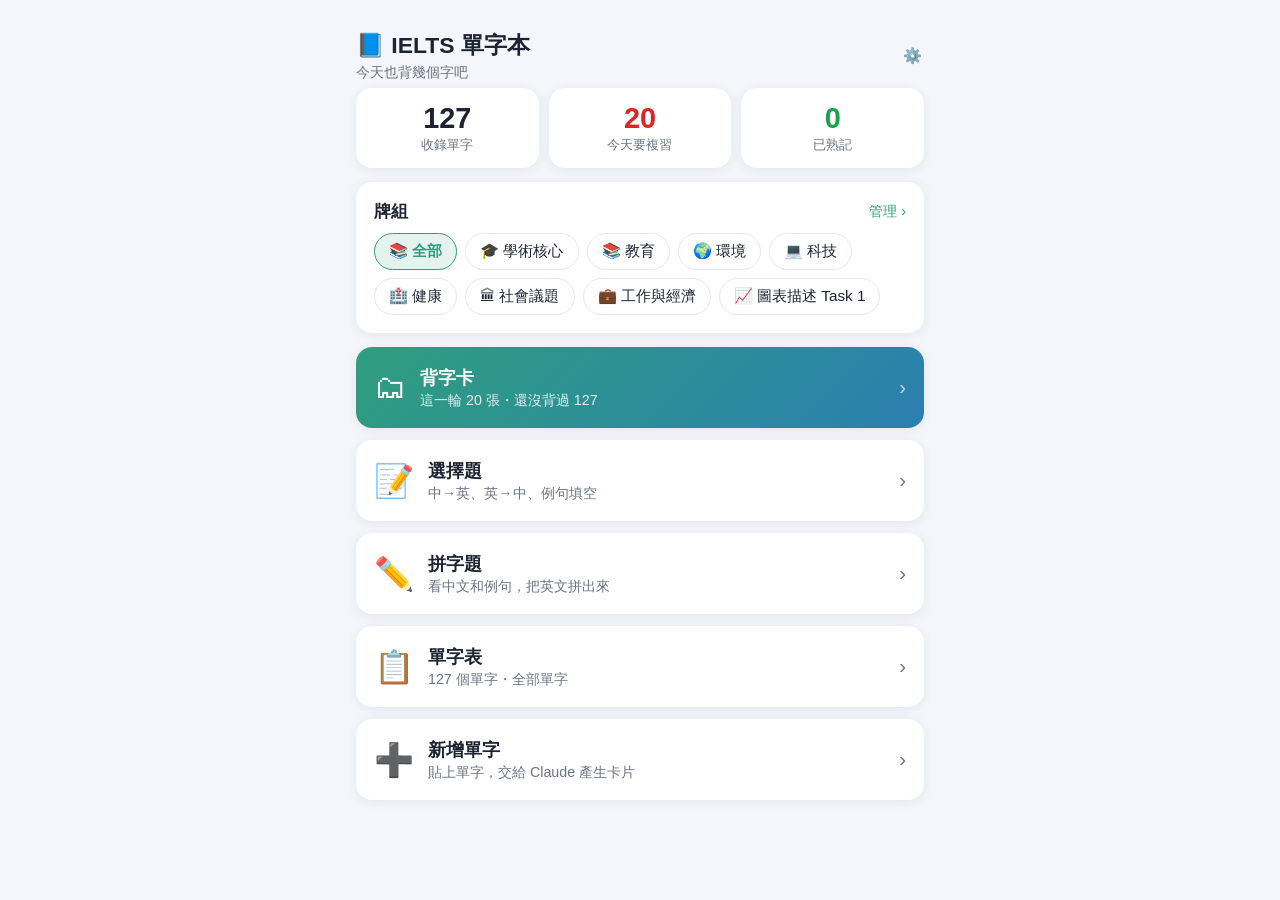
==== index.html @ ee9309a5 "首頁：隱藏空牌組，複習數字改成這一輪實際會出的張數 127 個新字全部算進「今天要複習」看起來很嚇人，改成顯示一輪 20 張， 到期複習與未背過的數量放到字卡按鈕的說明裡。  Co-Authored-" ====
<!DOCTYPE html>
<html lang="zh-Hant">
<head>
<meta charset="utf-8">
<meta name="viewport" content="width=device-width,initial-scale=1,viewport-fit=cover">
<meta name="apple-mobile-web-app-capable" content="yes">
<meta name="apple-mobile-web-app-status-bar-style" content="default">
<title>IELTS 單字本</title>
<link rel="manifest" href="manifest.webmanifest">
<link rel="apple-touch-icon" href="icons/icon-180.png">
<link rel="stylesheet" href="css/style.css">
</head>
<body>
<main>
  <div class="top">
    <div>
      <h1>📘 IELTS 單字本</h1>
      <div class="sub" id="hello">今天也背幾個字吧</div>
    </div>
    <span class="spacer"></span>
    <a class="act" href="settings.html">⚙️</a>
  </div>

  <div class="kpis">
    <div class="kpi"><div class="v" id="kTotal">0</div><div class="l">收錄單字</div></div>
    <div class="kpi"><div class="v" id="kDue" style="color:var(--bad)">0</div><div class="l">今天要複習</div></div>
    <div class="kpi"><div class="v" id="kLearned" style="color:var(--good)">0</div><div class="l">已熟記</div></div>
  </div>

  <div class="card" id="deckCard">
    <div style="display:flex;justify-content:space-between;align-items:center">
      <b>牌組</b><a class="small" style="color:var(--accent)" href="decks.html">管理 ›</a>
    </div>
    <div class="chips" id="deckChips"></div>
  </div>

  <a class="bigbtn hero" id="btnStudy" href="cards.html">
    <span class="emoji">🗂</span>
    <span><span class="t">背字卡</span><br><span class="d" id="studyDesc">滑開遮版看英文</span></span>
    <span class="go">›</span>
  </a>
  <a class="bigbtn" id="btnMcq" href="mcq.html">
    <span class="emoji">📝</span>
    <span><span class="t">選擇題</span><br><span class="d">中→英、英→中、例句填空</span></span>
    <span class="go">›</span>
  </a>
  <a class="bigbtn" id="btnSpell" href="spell.html">
    <span class="emoji">✏️</span>
    <span><span class="t">拼字題</span><br><span class="d">看中文和例句，把英文拼出來</span></span>
    <span class="go">›</span>
  </a>
  <a class="bigbtn" id="btnList" href="list.html">
    <span class="emoji">📋</span>
    <span><span class="t">單字表</span><br><span class="d" id="listDesc">看全部單字、例句與熟練度</span></span>
    <span class="go">›</span>
  </a>
  <a class="bigbtn" href="add.html">
    <span class="emoji">➕</span>
    <span><span class="t">新增單字</span><br><span class="d">貼上單字，交給 Claude 產生卡片</span></span>
    <span class="go">›</span>
  </a>

  <div class="card" id="emptyHint" style="display:none">
    <b>還沒有單字</b>
    <p class="muted small" style="margin-top:8px;line-height:1.7">
      到「新增單字」貼上你想背的字，產生指令丟給 Claude，
      再把回來的內容貼回去就有字卡了。
    </p>
  </div>

  <div class="card" id="recent" style="display:none">
    <b>最近測驗</b>
    <div id="recentList" style="margin-top:6px"></div>
  </div>
</main>
<script src="data/seed.js"></script>
<script src="js/app.js"></script>
<script>
(function(){
  syncSeed();
  const deck = curDeck();

  // 牌組切換
  const chips = $("#deckChips");
  // 空牌組不佔位子，但目前選中的那個一定顯示
  const decks = [{id:"all", name:"全部", icon:"📚"}]
    .concat(allDecks().filter(d => deckStats(d.id).total > 0 || d.id === deck));
  chips.innerHTML = decks.map(d =>
    `<button class="chip${d.id === deck ? " on" : ""}" data-id="${esc(d.id)}">${esc(d.icon)} ${esc(d.name)}</button>`
  ).join("");
  $$(".chip", chips).forEach(b => b.onclick = () => { setCurDeck(b.dataset.id); location.reload(); });

  const ROUND = 20;                       // 一輪字卡的張數，和 cards.html 一致
  const st = deckStats(deck);
  $("#kTotal").textContent = st.total;
  $("#kDue").textContent = Math.min(st.due + st.neu, ROUND);
  $("#kLearned").textContent = st.learned;

  const n = streak();
  $("#hello").textContent = st.total === 0
    ? "先加幾個單字吧"
    : (n > 1 ? `連續學習 ${n} 天，繼續保持 🔥` : "今天也背幾個字吧");

  const suffix = deckParam(deck);
  ["#btnStudy","#btnMcq","#btnSpell","#btnList"].forEach(s => $(s).href = $(s).href.split("?")[0] + suffix);

  const todo = st.due + st.neu;
  $("#studyDesc").textContent = todo
    ? `這一輪 ${Math.min(todo, ROUND)} 張` +
      (st.due ? `・到期複習 ${st.due}` : "") +
      (st.neu ? `・還沒背過 ${st.neu}` : "")
    : (st.total ? "今天的複習都完成了，可以自由練習" : "滑開遮版看英文");
  $("#listDesc").textContent = st.total ? `${st.total} 個單字・${deckLabel(deck)}` : "看全部單字、例句與熟練度";

  if (!st.total){
    $("#emptyHint").style.display = "";
    ["#btnStudy","#btnMcq","#btnSpell","#btnList"].forEach(s => $(s).setAttribute("disabled",""));
  }

  const q = quizHistory().slice(-5).reverse();
  if (q.length){
    $("#recent").style.display = "";
    const label = {mcq:"選擇題", spell:"拼字題", cards:"字卡"};
    $("#recentList").innerHTML = q.map(r =>
      `<div class="row"><span class="small">${esc(String(r.d).replace("T"," "))}</span>
       <span class="badge">${esc(label[r.mode] || r.mode)}</span>
       <b style="margin-left:auto">${r.s} / ${r.t}</b></div>`).join("");
  }
})();
</script>
</body>
</html>
---- css/style.css ----
/* 我的單字本 — mobile-first, iOS friendly */
:root{
  --bg:#f4f6fb; --card:#ffffff; --text:#1c2333; --muted:#6b7385;
  --accent:#2f9e7e; --accent2:#4f6df5; --good:#16a34a; --bad:#dc2626;
  --line:#e4e8f2; --shadow:0 2px 12px rgba(28,35,51,.08);
  --radius:16px;
}
@media (prefers-color-scheme: dark){
  :root{ --bg:#12141c; --card:#1d2130; --text:#eef0f6; --muted:#9aa2b5;
    --line:#2c3247; --shadow:0 2px 12px rgba(0,0,0,.4); }
}
*{margin:0;padding:0;box-sizing:border-box;-webkit-tap-highlight-color:transparent}
html{font-size:17px}
html,body{overscroll-behavior-x:none}
body{
  font-family:-apple-system,BlinkMacSystemFont,"PingFang TC","Helvetica Neue",sans-serif;
  background:var(--bg); color:var(--text); min-height:100dvh;
  padding:env(safe-area-inset-top) env(safe-area-inset-right) env(safe-area-inset-bottom) env(safe-area-inset-left);
}
main{max-width:600px;margin:0 auto;padding:16px 16px 56px}
a{color:inherit;text-decoration:none}
button{font-family:inherit;font-size:1rem;border:none;background:none;color:inherit;cursor:pointer}
input,textarea,select{font-family:inherit;font-size:1rem;color:inherit}
.hidden{display:none !important}
.muted{color:var(--muted)}
.small{font-size:.85rem}
.center{text-align:center}

/* header */
.top{display:flex;align-items:center;gap:10px;padding:14px 0 6px}
.top .back{font-size:1.5rem;line-height:1;padding:6px 10px 6px 0;color:var(--accent)}
.top h1{font-size:1.35rem;font-weight:800}
.top .sub{color:var(--muted);font-size:.85rem;margin-top:2px}
.spacer{flex:1}
.top .act{font-size:.9rem;color:var(--accent);font-weight:700;padding:6px 2px}

/* cards & lists */
.card{background:var(--card);border-radius:var(--radius);box-shadow:var(--shadow);padding:18px;margin-bottom:14px}
.bigbtn{display:flex;align-items:center;gap:14px;background:var(--card);border-radius:var(--radius);
  box-shadow:var(--shadow);padding:18px;margin-bottom:12px;width:100%;text-align:left;transition:transform .1s}
.bigbtn:active{transform:scale(.98)}
.bigbtn .emoji{font-size:1.9rem}
.bigbtn .t{font-weight:700;font-size:1.08rem}
.bigbtn .d{color:var(--muted);font-size:.84rem;margin-top:2px}
.bigbtn .go{margin-left:auto;color:var(--muted);font-size:1.2rem}
.bigbtn.hero{background:linear-gradient(135deg,var(--accent) 0%,#2b7fb0 100%);color:#fff}
.bigbtn.hero .d{color:rgba(255,255,255,.85)}
.bigbtn.hero .go{color:rgba(255,255,255,.7)}
.bigbtn[disabled]{opacity:.5;pointer-events:none}
.row{display:flex;align-items:center;gap:12px;padding:13px 2px;border-bottom:1px solid var(--line)}
.row:last-child{border-bottom:none}
.badge{background:var(--bg);border-radius:999px;padding:3px 10px;font-size:.78rem;color:var(--muted);white-space:nowrap}
.badge.due{background:rgba(220,38,38,.12);color:var(--bad);font-weight:700}
.badge.done{background:rgba(22,163,74,.12);color:var(--good)}
.badge.new{background:rgba(79,109,245,.14);color:var(--accent2);font-weight:700}

/* progress bar */
.pbar{height:8px;background:var(--line);border-radius:99px;overflow:hidden}
.pbar>i{display:block;height:100%;background:linear-gradient(90deg,var(--accent),var(--accent2));border-radius:99px;transition:width .3s}

/* buttons */
.btn{display:block;width:100%;text-align:center;padding:15px;border-radius:14px;font-weight:700;font-size:1.05rem}
.btn.primary{background:linear-gradient(135deg,var(--accent),#2b7fb0);color:#fff;box-shadow:0 4px 14px rgba(47,158,126,.32)}
.btn.ghost{background:var(--card);color:var(--accent);box-shadow:var(--shadow)}
.btn.sm{padding:10px 14px;font-size:.92rem;width:auto;display:inline-block}
.btn.danger{background:rgba(220,38,38,.1);color:var(--bad)}
.btn:active{opacity:.85}
.btn[disabled]{opacity:.4;pointer-events:none}
.btnrow{display:flex;gap:10px}
.btnrow .btn{flex:1}

/* forms */
label.f{display:block;font-weight:700;font-size:.9rem;margin:14px 0 6px}
.inp,textarea.inp{width:100%;padding:13px 14px;border-radius:12px;border:1.5px solid var(--line);
  background:var(--bg);font-size:1rem;line-height:1.5}
textarea.inp{min-height:120px;resize:vertical}
.inp:focus{outline:none;border-color:var(--accent)}
select.inp{appearance:none;background-image:none}
.chips{display:flex;flex-wrap:wrap;gap:8px;margin-top:10px}
.chip{border:1.5px solid var(--line);border-radius:99px;padding:7px 14px;font-size:.9rem;background:var(--card)}
.chip.on{border-color:var(--accent);background:rgba(47,158,126,.12);color:var(--accent);font-weight:700}

/* ===== flashcard ===== */
.fc-stage{position:relative;margin:10px 0 16px}
.fc-card{position:relative;background:var(--card);border-radius:20px;box-shadow:var(--shadow);
  height:330px;overflow:hidden;user-select:none;-webkit-user-select:none}
.fc-face{position:absolute;inset:0;display:flex;flex-direction:column;align-items:center;justify-content:center;gap:9px;padding:24px}
.fc-word{font-size:2.1rem;font-weight:800;text-align:center;word-break:break-word;line-height:1.2}
.fc-pos{color:var(--muted);font-size:.9rem}
.fc-speak{font-size:1.5rem;padding:9px 17px;border-radius:99px;background:var(--bg)}
.fc-ex{text-align:center;font-size:.95rem;line-height:1.6;padding:0 6px}
.fc-ex .zh{color:var(--muted);font-size:.86rem;display:block;margin-top:4px}
.fc-mask{position:absolute;inset:0;background:linear-gradient(135deg,var(--accent),#2b7fb0);
  color:#fff;display:flex;flex-direction:column;align-items:center;justify-content:center;gap:10px;
  border-radius:20px;touch-action:pan-y;will-change:transform;padding:24px}
.fc-mask .fc-word{color:#fff}
.fc-mask .fc-pos{color:rgba(255,255,255,.78)}
.fc-mask .knob{position:absolute;right:10px;top:50%;transform:translateY(-50%);
  width:10px;height:64px;border-radius:99px;background:rgba(255,255,255,.85)}
.fc-mask .hint{position:absolute;bottom:14px;font-size:.78rem;color:rgba(255,255,255,.8)}
.fc-mask.anim{transition:transform .25s cubic-bezier(.2,.8,.3,1)}
.fc-count{text-align:center;color:var(--muted);font-size:.9rem;margin:8px 0}
.fc-actions{display:flex;gap:10px;margin-top:14px}
.fc-actions .btn.no{background:rgba(220,38,38,.1);color:var(--bad)}
.fc-actions .btn.ok{background:rgba(250,178,25,.16);color:#8a6000}
.fc-actions .btn.yes{background:rgba(22,163,74,.12);color:var(--good)}
.fc-actions .btn{padding:14px 6px;font-size:.98rem}

/* ===== quiz ===== */
.q-num{color:var(--muted);font-size:.85rem;margin-bottom:6px}
.q-text{font-size:1.25rem;font-weight:700;line-height:1.6;margin-bottom:16px}
.q-text .blank{color:var(--accent);letter-spacing:2px}
.opt{display:block;width:100%;text-align:left;padding:14px 16px;border-radius:14px;border:1.5px solid var(--line);
  background:var(--card);margin-bottom:10px;font-size:1.05rem;transition:border-color .15s}
.opt:active{border-color:var(--accent)}
.opt.correct{border-color:var(--good);background:rgba(22,163,74,.1);font-weight:700}
.opt.wrong{border-color:var(--bad);background:rgba(220,38,38,.08)}
.opt[disabled]{pointer-events:none}
.explain{border-left:4px solid var(--accent);background:var(--bg);border-radius:0 12px 12px 0;
  padding:12px 14px;font-size:.95rem;line-height:1.65;margin:12px 0;text-align:left}
.explain.good{border-color:var(--good)}
.explain.bad{border-color:var(--bad)}
.score-big{font-size:3rem;font-weight:800;text-align:center;margin:10px 0}
.score-sub{text-align:center;color:var(--muted);margin-bottom:18px}
.spell-input{width:100%;padding:15px;border-radius:14px;border:1.5px solid var(--line);
  background:var(--bg);font-size:1.4rem;text-align:center;font-weight:700;letter-spacing:1px}
.spell-input:focus{outline:none;border-color:var(--accent)}
.spell-hint{letter-spacing:6px;font-size:1.3rem;font-weight:700;color:var(--muted);margin:10px 0}

/* word list */
.wl-item{padding:13px 2px;border-bottom:1px solid var(--line)}
.wl-item:last-child{border-bottom:none}
.wl-head{display:flex;align-items:baseline;gap:8px}
.wl-en{font-weight:700;font-size:1.05rem}
.wl-pos{color:var(--muted);font-size:.8rem}
.wl-zh{margin-left:auto;font-size:.95rem;text-align:right}
.wl-ex{color:var(--muted);font-size:.86rem;line-height:1.6;margin-top:5px}
.wl-ex b{color:var(--text)}

/* kpi */
.kpis{display:grid;grid-template-columns:repeat(3,1fr);gap:10px;margin-bottom:14px}
.kpi{background:var(--card);border-radius:var(--radius);box-shadow:var(--shadow);padding:14px 10px;text-align:center}
.kpi .v{font-size:1.7rem;font-weight:800;line-height:1.15}
.kpi .l{color:var(--muted);font-size:.76rem;margin-top:2px}

/* toast */
.toast{position:fixed;left:50%;bottom:28px;transform:translateX(-50%);background:#1c2333;color:#fff;
  padding:12px 20px;border-radius:99px;font-size:.92rem;box-shadow:0 6px 20px rgba(0,0,0,.25);z-index:99;
  opacity:0;transition:opacity .2s;pointer-events:none;max-width:90vw;text-align:center}
.toast.show{opacity:1}

.steps{counter-reset:s}
.steps li{list-style:none;position:relative;padding:0 0 16px 34px;line-height:1.65}
.steps li:before{counter-increment:s;content:counter(s);position:absolute;left:0;top:0;
  width:24px;height:24px;border-radius:99px;background:var(--accent);color:#fff;
  font-size:.8rem;font-weight:800;display:flex;align-items:center;justify-content:center}
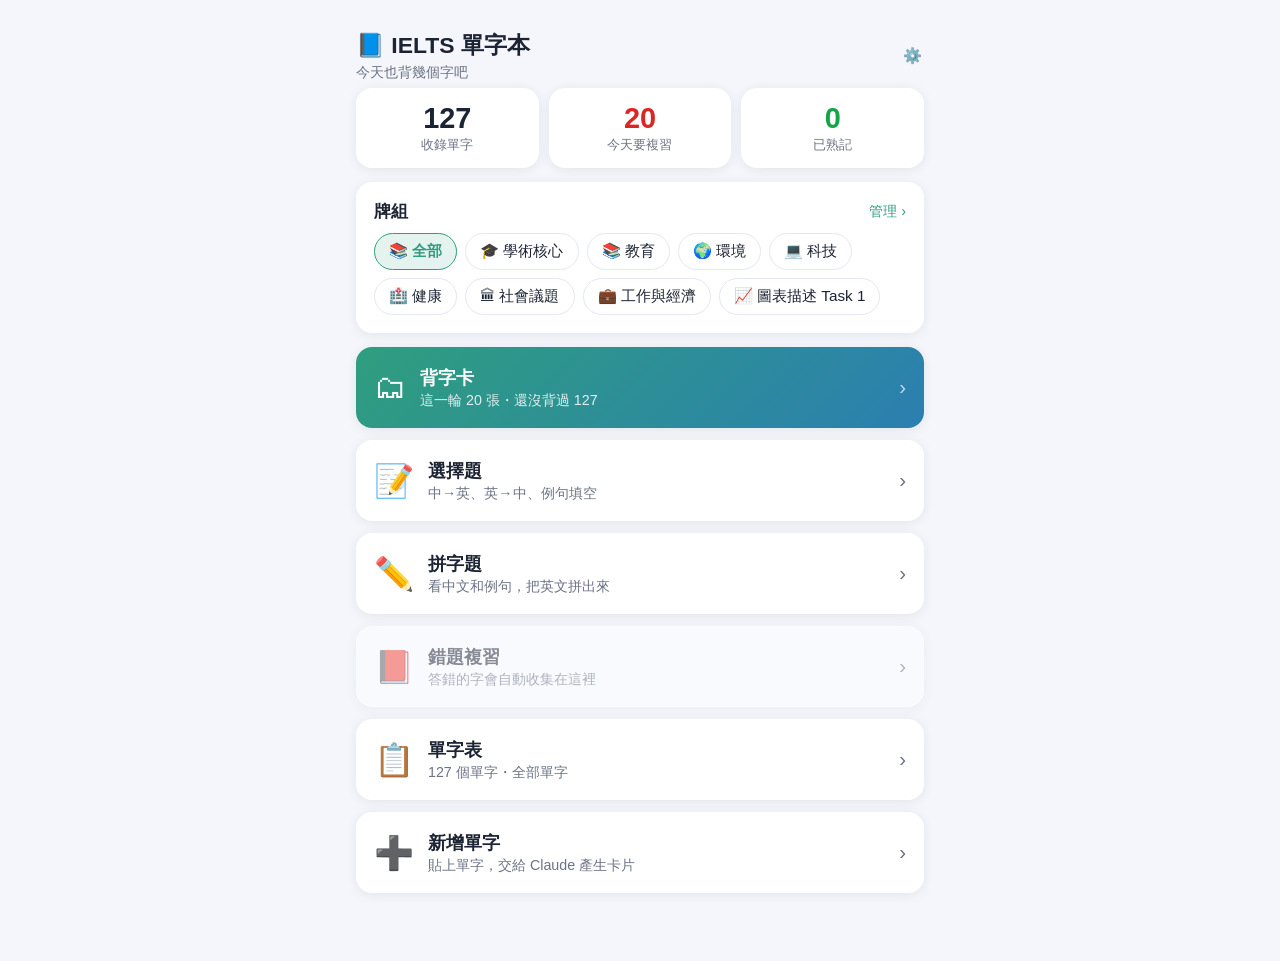
==== commit d3f30442: "錯題複習、答題防彈跳、時間改用台灣時區 - 新增錯題複習：答錯過且還沒練熟（box < 3）的字獨立成一頁，   可以用字卡／選擇題／拼字題只練這些，練到 box 3 自動移出清單 - 拼字題的 En" ====
--- a/index.html
+++ b/index.html
@@ -49,6 +49,11 @@
     <span><span class="t">拼字題</span><br><span class="d">看中文和例句，把英文拼出來</span></span>
     <span class="go">›</span>
   </a>
+  <a class="bigbtn" id="btnWrong" href="wrong.html">
+    <span class="emoji">📕</span>
+    <span><span class="t">錯題複習</span><br><span class="d" id="wrongDesc">答錯的字會收集在這裡</span></span>
+    <span class="go">›</span>
+  </a>
   <a class="bigbtn" id="btnList" href="list.html">
     <span class="emoji">📋</span>
     <span><span class="t">單字表</span><br><span class="d" id="listDesc">看全部單字、例句與熟練度</span></span>
@@ -74,6 +79,7 @@
   </div>
 </main>
 <script src="data/seed.js"></script>
+<script src="data/audio.js"></script>
 <script src="js/app.js"></script>
 <script>
 (function(){
@@ -112,9 +118,15 @@
     : (st.total ? "今天的複習都完成了，可以自由練習" : "滑開遮版看英文");
   $("#listDesc").textContent = st.total ? `${st.total} 個單字・${deckLabel(deck)}` : "看全部單字、例句與熟練度";
 
+  const nWrong = wrongCount(deck);
+  $("#wrongDesc").textContent = nWrong
+    ? `${nWrong} 個答錯過的字，專門練這些`
+    : "答錯的字會自動收集在這裡";
+  if (!nWrong) $("#btnWrong").setAttribute("disabled", "");
+
   if (!st.total){
     $("#emptyHint").style.display = "";
-    ["#btnStudy","#btnMcq","#btnSpell","#btnList"].forEach(s => $(s).setAttribute("disabled",""));
+    ["#btnStudy","#btnMcq","#btnSpell","#btnList","#btnWrong"].forEach(s => $(s).setAttribute("disabled",""));
   }
 
   const q = quizHistory().slice(-5).reverse();
@@ -122,7 +134,7 @@
     $("#recent").style.display = "";
     const label = {mcq:"選擇題", spell:"拼字題", cards:"字卡"};
     $("#recentList").innerHTML = q.map(r =>
-      `<div class="row"><span class="small">${esc(String(r.d).replace("T"," "))}</span>
+      `<div class="row"><span class="small">${esc(stampOf(r))}</span>
        <span class="badge">${esc(label[r.mode] || r.mode)}</span>
        <b style="margin-left:auto">${r.s} / ${r.t}</b></div>`).join("");
   }
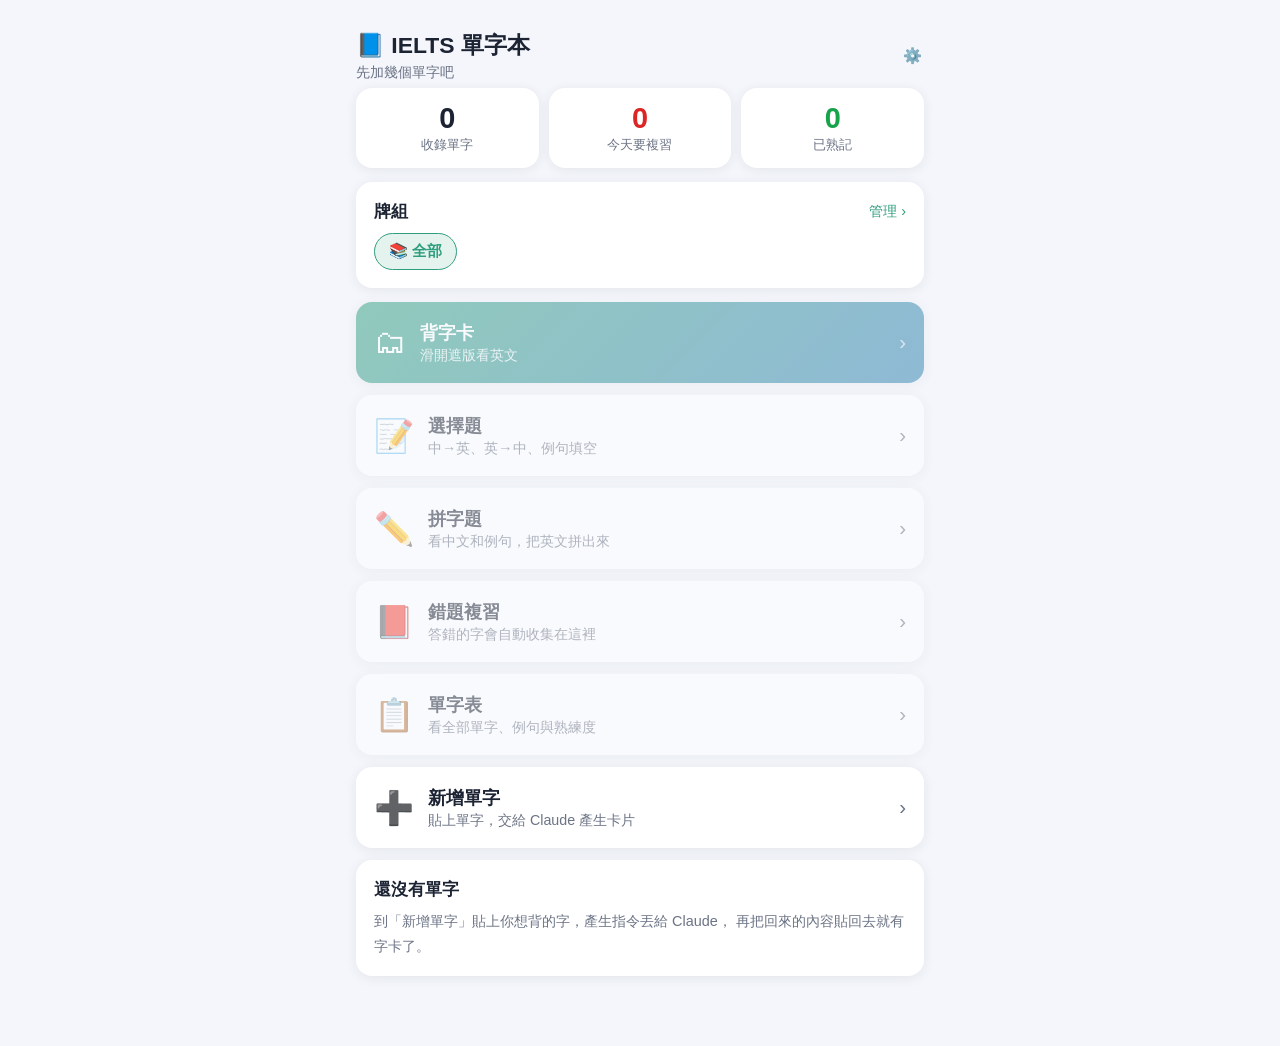
==== commit 2a37ddd6: "移除預先準備的 127 個雅思字、「自己背」改名「Sep 10」；App 自動偵測新版本 使用者已經自己在 App 裡建牌組加字，不需要 repo 準備的字。 seed.js 改成一次性整理指令 SE" ====
--- a/index.html
+++ b/index.html
@@ -8,7 +8,7 @@
 <title>IELTS 單字本</title>
 <link rel="manifest" href="manifest.webmanifest">
 <link rel="apple-touch-icon" href="icons/icon-180.png">
-<link rel="stylesheet" href="css/style.css">
+<link rel="stylesheet" href="css/style.css?v=20260911.1302">
 </head>
 <body>
 <main>
@@ -78,13 +78,30 @@
     <div id="recentList" style="margin-top:6px"></div>
   </div>
 </main>
-<script src="data/seed.js"></script>
-<script src="data/audio.js"></script>
-<script src="js/app.js"></script>
+<script src="data/seed.js?v=20260911.1302"></script>
+<script src="data/audio.js?v=20260911.1302"></script>
+<script src="data/version.js?v=20260911.1302"></script>
+<script src="js/app.js?v=20260911.1302"></script>
+<script src="js/sync.js?v=20260911.1302"></script>
 <script>
 (function(){
   syncSeed();
+  autoSyncOnLeave();
   const deck = curDeck();
+
+  // 打開 App 先跟雲端對一次，另一台裝置背的進度才會出現
+  if (syncReady()){
+    const tip = document.createElement("div");
+    tip.className = "muted small center";
+    tip.style.cssText = "margin:-6px 0 10px";
+    tip.textContent = "🔄 同步中…";
+    $("main").insertBefore(tip, $(".kpis"));
+    syncNow().then(r => {
+      if (r.ok && r.changed){ location.reload(); return; }
+      tip.textContent = r.ok ? "" : "⚠️ 同步失敗：" + r.msg;
+      if (r.ok) tip.remove();
+    });
+  }
 
   // 牌組切換
   const chips = $("#deckChips");
--- a/css/style.css
+++ b/css/style.css
@@ -154,3 +154,18 @@
 .steps li:before{counter-increment:s;content:counter(s);position:absolute;left:0;top:0;
   width:24px;height:24px;border-radius:99px;background:var(--accent);color:#fff;
   font-size:.8rem;font-weight:800;display:flex;align-items:center;justify-content:center}
+
+/* 相似字／相反字標籤 */
+.rel{display:flex;flex-wrap:wrap;align-items:center;gap:6px;margin-top:7px;font-size:.84rem;line-height:1.5}
+.rel-k{font-weight:800;font-size:.95rem;width:16px;text-align:center;flex:none}
+.rel.syn .rel-k{color:var(--good)}
+.rel.ant .rel-k{color:var(--bad)}
+.rel-i{display:inline-block;border-radius:8px;padding:2px 8px;background:var(--bg);color:var(--muted);cursor:pointer}
+.rel-i b{color:var(--text);font-weight:700}
+.rel.syn .rel-i{background:rgba(22,163,74,.10)}
+.rel.ant .rel-i{background:rgba(220,38,38,.09)}
+.fc-face .rel{justify-content:center;margin-top:4px}
+.fc-face .rel-i{background:var(--bg)}
+/* 字卡高度改由內容決定，多了相似字也放得下 */
+.fc-card{height:auto;min-height:330px}
+.fc-face{position:relative;inset:auto;min-height:330px}
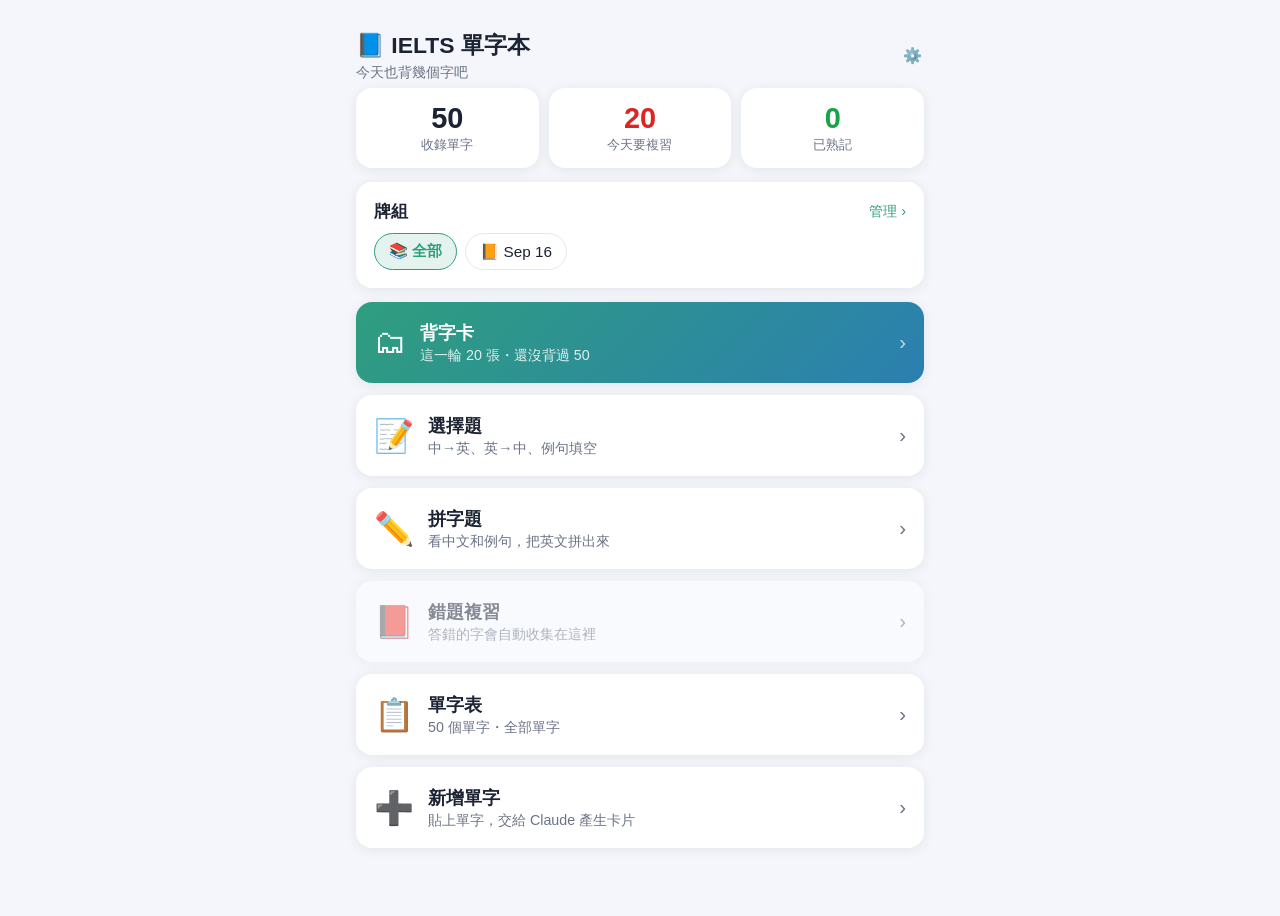
==== commit d98bb859: "Sep 16：匯入 TOEIC 50 個進階核心搭配詞 Co-Authored-By: Claude Opus 5 <noreply@anthropic.com>" ====
--- a/index.html
+++ b/index.html
@@ -8,7 +8,7 @@
 <title>IELTS 單字本</title>
 <link rel="manifest" href="manifest.webmanifest">
 <link rel="apple-touch-icon" href="icons/icon-180.png">
-<link rel="stylesheet" href="css/style.css?v=20260911.1302">
+<link rel="stylesheet" href="css/style.css?v=20260916.1759">
 </head>
 <body>
 <main>
@@ -78,11 +78,11 @@
     <div id="recentList" style="margin-top:6px"></div>
   </div>
 </main>
-<script src="data/seed.js?v=20260911.1302"></script>
-<script src="data/audio.js?v=20260911.1302"></script>
-<script src="data/version.js?v=20260911.1302"></script>
-<script src="js/app.js?v=20260911.1302"></script>
-<script src="js/sync.js?v=20260911.1302"></script>
+<script src="data/seed.js?v=20260916.1759"></script>
+<script src="data/audio.js?v=20260916.1759"></script>
+<script src="data/version.js?v=20260916.1759"></script>
+<script src="js/app.js?v=20260916.1759"></script>
+<script src="js/sync.js?v=20260916.1759"></script>
 <script>
 (function(){
   syncSeed();
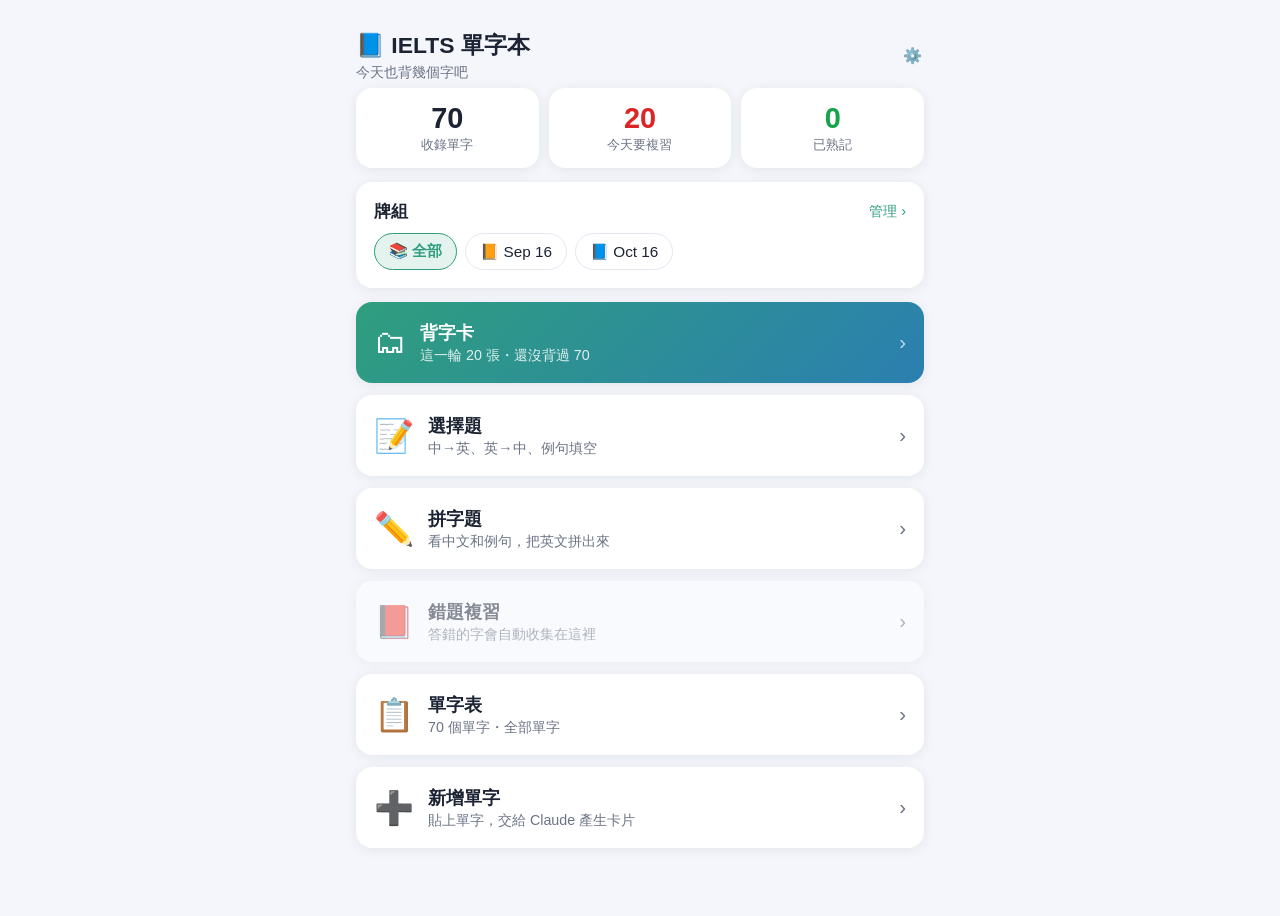
==== commit 22a8c8e6: "Oct 16：匯入 20 個建築／住宅主題單字 Co-Authored-By: Claude Opus 5 <noreply@anthropic.com>" ====
--- a/index.html
+++ b/index.html
@@ -8,7 +8,7 @@
 <title>IELTS 單字本</title>
 <link rel="manifest" href="manifest.webmanifest">
 <link rel="apple-touch-icon" href="icons/icon-180.png">
-<link rel="stylesheet" href="css/style.css?v=20260916.1759">
+<link rel="stylesheet" href="css/style.css?v=20261016.0104">
 </head>
 <body>
 <main>
@@ -78,11 +78,11 @@
     <div id="recentList" style="margin-top:6px"></div>
   </div>
 </main>
-<script src="data/seed.js?v=20260916.1759"></script>
-<script src="data/audio.js?v=20260916.1759"></script>
-<script src="data/version.js?v=20260916.1759"></script>
-<script src="js/app.js?v=20260916.1759"></script>
-<script src="js/sync.js?v=20260916.1759"></script>
+<script src="data/seed.js?v=20261016.0104"></script>
+<script src="data/audio.js?v=20261016.0104"></script>
+<script src="data/version.js?v=20261016.0104"></script>
+<script src="js/app.js?v=20261016.0104"></script>
+<script src="js/sync.js?v=20261016.0104"></script>
 <script>
 (function(){
   syncSeed();
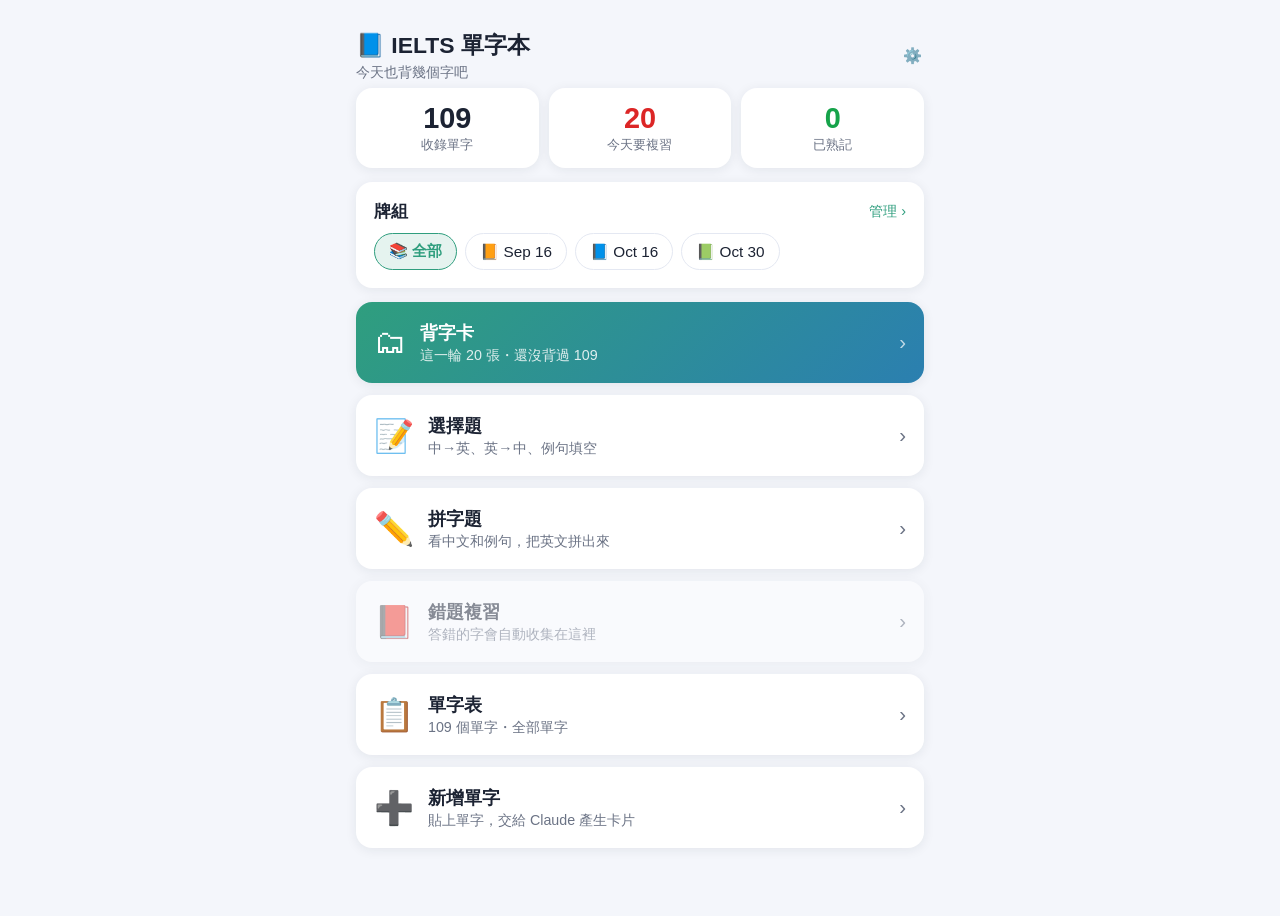
==== commit 9be7fedf: "Oct 30：匯入 39 個社群媒體／數位習慣主題單字 教材 40 筆，stimulation 重複合併；中文與例句照學校教材，另補詞性、筆記、相似字／相反字。 新字發音檔尚未產生（雲端環境連不到語音" ====
--- a/index.html
+++ b/index.html
@@ -8,7 +8,7 @@
 <title>IELTS 單字本</title>
 <link rel="manifest" href="manifest.webmanifest">
 <link rel="apple-touch-icon" href="icons/icon-180.png">
-<link rel="stylesheet" href="css/style.css?v=20261016.0104">
+<link rel="stylesheet" href="css/style.css?v=20261029.2315">
 </head>
 <body>
 <main>
@@ -78,11 +78,11 @@
     <div id="recentList" style="margin-top:6px"></div>
   </div>
 </main>
-<script src="data/seed.js?v=20261016.0104"></script>
-<script src="data/audio.js?v=20261016.0104"></script>
-<script src="data/version.js?v=20261016.0104"></script>
-<script src="js/app.js?v=20261016.0104"></script>
-<script src="js/sync.js?v=20261016.0104"></script>
+<script src="data/seed.js?v=20261029.2315"></script>
+<script src="data/audio.js?v=20261029.2315"></script>
+<script src="data/version.js?v=20261029.2315"></script>
+<script src="js/app.js?v=20261029.2315"></script>
+<script src="js/sync.js?v=20261029.2315"></script>
 <script>
 (function(){
   syncSeed();
